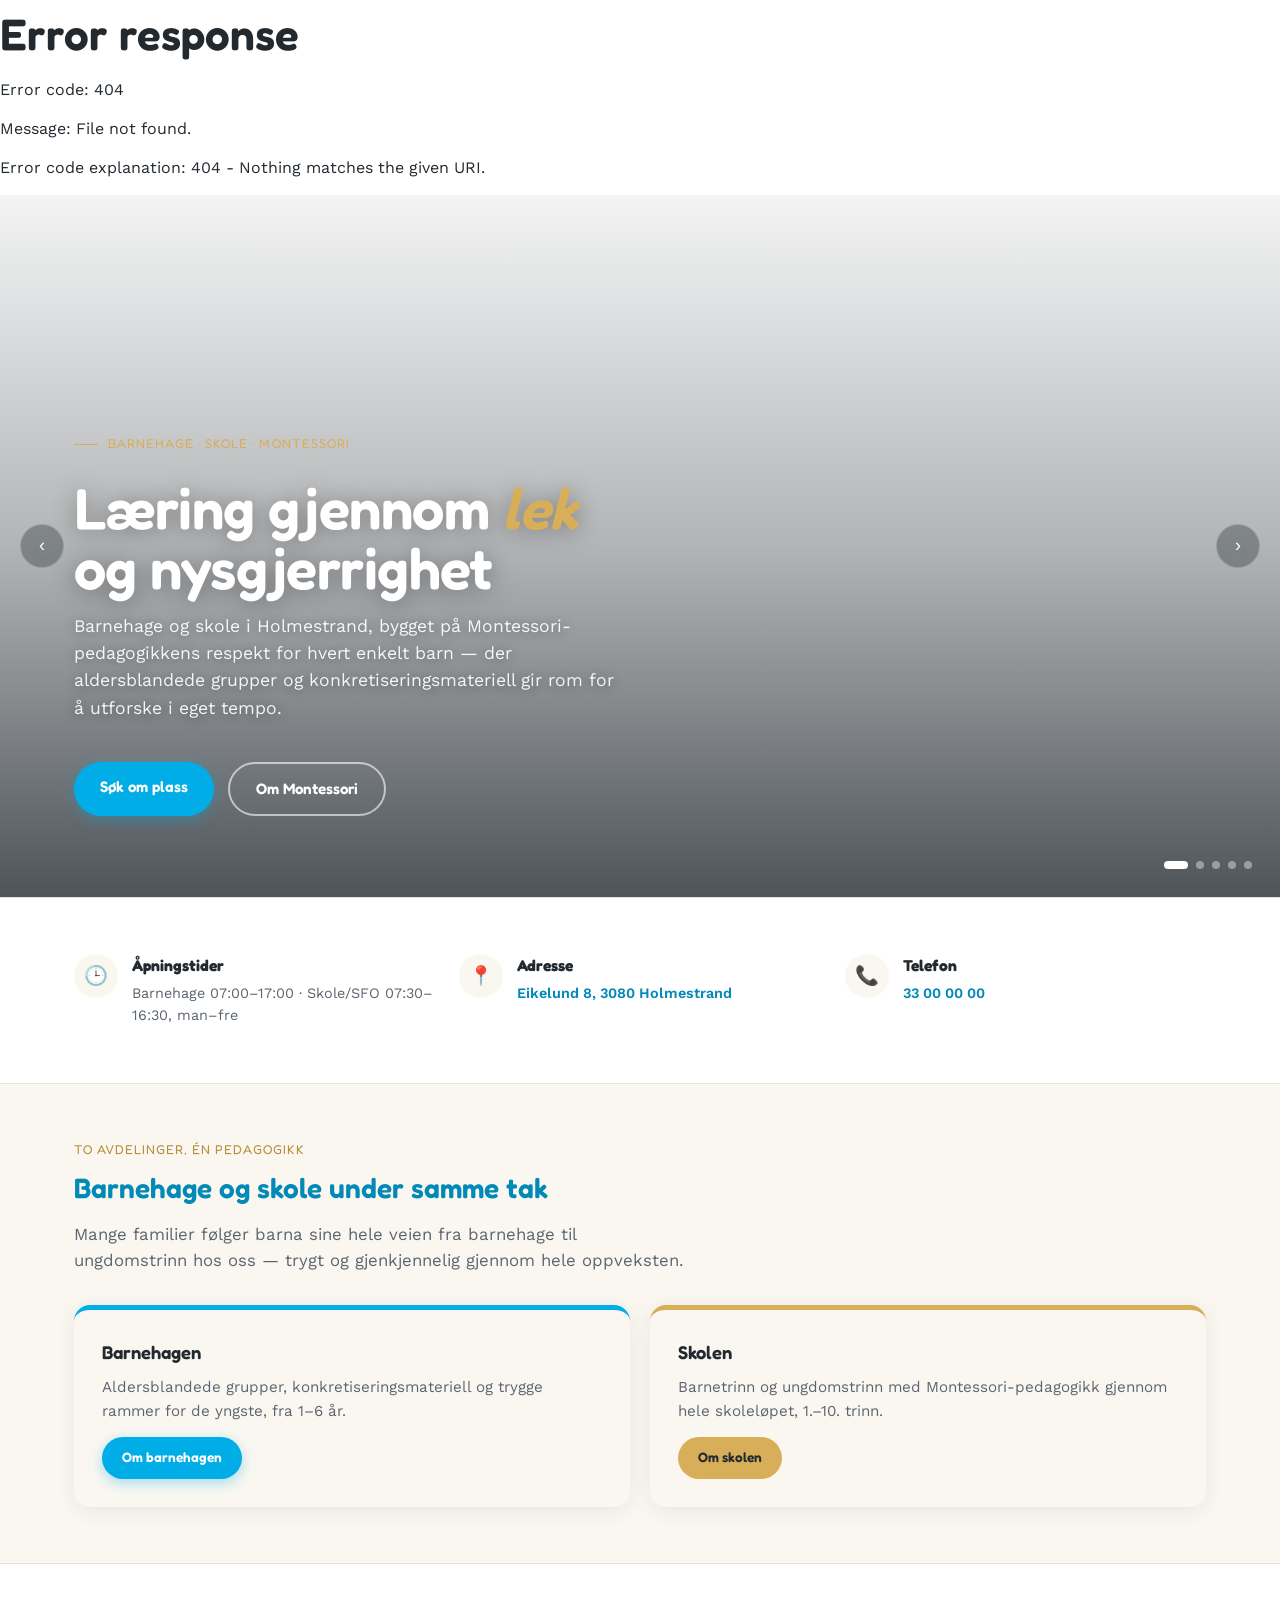
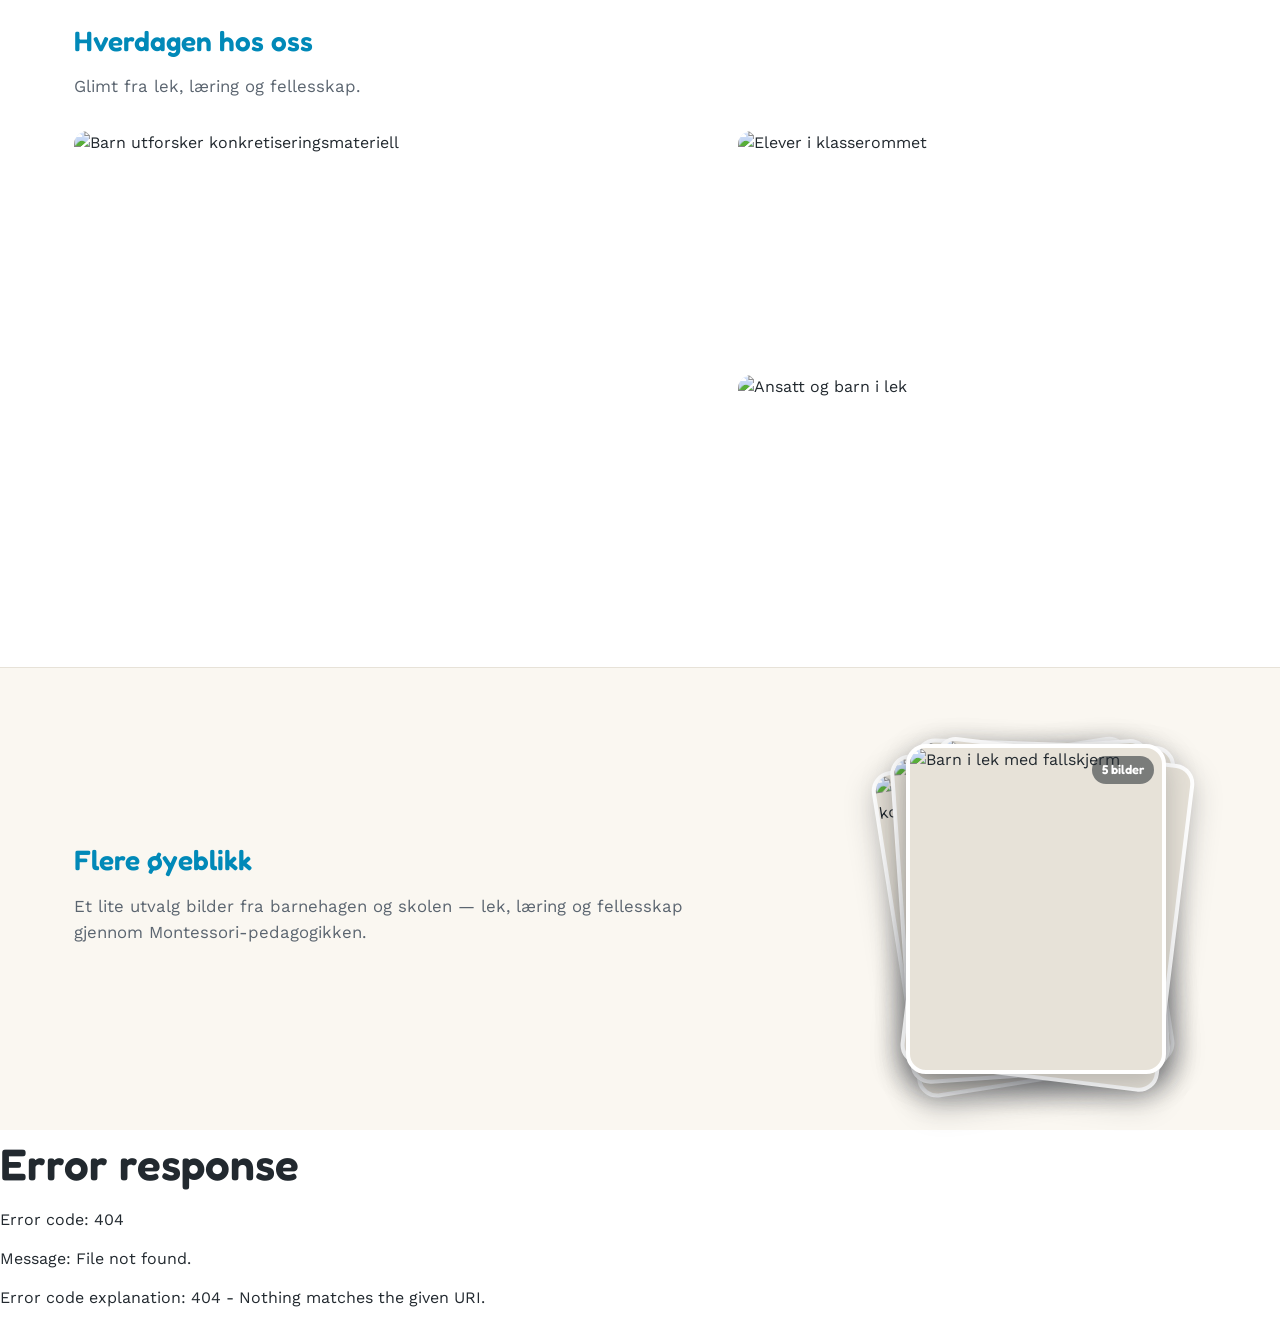
==== index.html @ 80f28291 "Remove placeholder-images disclaimer note from homepage gallery Co-Authored-By: Claude Sonnet 5 <nor" ====
<!DOCTYPE html>
<html lang="no">
<head>
<meta charset="UTF-8">
<meta name="viewport" content="width=device-width, initial-scale=1.0">
<title>Holmestrand Internasjonale Montessori — Barnehage og skole</title>
<meta name="description" content="Barnehage og skole i Holmestrand, bygget på Montessori-pedagogikkens respekt for hvert enkelt barn.">
<link rel="preconnect" href="https://fonts.googleapis.com">
<link rel="preconnect" href="https://fonts.gstatic.com" crossorigin>
<link href="https://fonts.googleapis.com/css2?family=Fredoka:wght@500;600;700&family=Work+Sans:wght@400;500;600&display=swap" rel="stylesheet">
<link rel="stylesheet" href="css/style.css">
</head>
<body data-page="hjem">

<div id="site-header"></div>

<section class="hero">
  <div class="hero-slides">
    <div class="hero-slide active" style="background-image:url('Bilder/hero-fallskjerm.jpg')"></div>
    <div class="hero-slide" style="background-image:url('Bilder/gallery-lek-utetid.jpg')"></div>
    <div class="hero-slide" style="background-image:url('Bilder/gallery-konkretiseringsmateriell.jpg')"></div>
    <div class="hero-slide" style="background-image:url('Bilder/gallery-barnehageavdeling.jpg')"></div>
    <div class="hero-slide" style="background-image:url('Bilder/gallery-skolehverdag-klasserom.jpg')"></div>
  </div>

  <div class="hero-inner wrap">
    <span class="eyebrow">Barnehage · Skole · Montessori</span>
    <h1>Læring gjennom <em>lek</em> og nysgjerrighet</h1>
    <p class="lead">Barnehage og skole i Holmestrand, bygget på Montessori-pedagogikkens respekt for hvert enkelt barn — der aldersblandede grupper og konkretiseringsmateriell gir rom for å utforske i eget tempo.</p>
    <div class="btn-row">
      <a href="ny-hos-oss.html" class="btn btn-primary">Søk om plass</a>
      <a href="om-montessori.html" class="btn btn-ghost btn-ghost--onimage">Om Montessori</a>
    </div>
  </div>

  <button class="hero-arrow prev" aria-label="Forrige">&#8249;</button>
  <button class="hero-arrow next" aria-label="Neste">&#8250;</button>
  <div class="hero-dots" id="hero-dots"></div>
</section>

<section class="section">
  <div class="wrap">
    <div class="quick-info-row">
      <div class="quick-info">
        <span class="quick-info-icon" aria-hidden="true">🕒</span>
        <div>
          <h4>Åpningstider</h4>
          <p>Barnehage 07:00–17:00 · Skole/SFO 07:30–16:30, man–fre</p>
        </div>
      </div>
      <div class="quick-info">
        <span class="quick-info-icon" aria-hidden="true">📍</span>
        <div>
          <h4>Adresse</h4>
          <p><a href="https://www.google.com/maps/search/?api=1&query=Eikelund+8%2C+3080+Holmestrand" target="_blank" rel="noopener">Eikelund 8, 3080 Holmestrand</a></p>
        </div>
      </div>
      <div class="quick-info">
        <span class="quick-info-icon" aria-hidden="true">📞</span>
        <div>
          <h4>Telefon</h4>
          <p><a href="tel:+4733000000">33 00 00 00</a></p>
        </div>
      </div>
    </div>
  </div>
</section>

<section class="section section-warm">
  <div class="wrap">
    <div class="section-head">
      <span class="eyebrow">To avdelinger, én pedagogikk</span>
      <h2>Barnehage og skole under samme tak</h2>
      <p class="lede">Mange familier følger barna sine hele veien fra barnehage til ungdomstrinn hos oss — trygt og gjenkjennelig gjennom hele oppveksten.</p>
    </div>
    <div class="card-row">
      <div class="card">
        <h3>Barnehagen</h3>
        <p>Aldersblandede grupper, konkretiseringsmateriell og trygge rammer for de yngste, fra 1–6 år.</p>
        <a href="barnehagen.html" class="btn btn-primary btn-sm">Om barnehagen</a>
      </div>
      <div class="card amber">
        <h3>Skolen</h3>
        <p>Barnetrinn og ungdomstrinn med Montessori-pedagogikk gjennom hele skoleløpet, 1.–10. trinn.</p>
        <a href="skolen.html" class="btn btn-secondary btn-sm">Om skolen</a>
      </div>
    </div>
  </div>
</section>

<section class="section">
  <div class="wrap">
    <div class="section-head">
      <h2>Hverdagen hos oss</h2>
      <p class="lede">Glimt fra lek, læring og fellesskap.</p>
    </div>
    <div class="gallery-grid">
      <div class="g-item g-large"><img src="Bilder/gallery-konkretiseringsmateriell.jpg" alt="Barn utforsker konkretiseringsmateriell"></div>
      <div class="g-stack">
        <div class="g-item"><img src="Bilder/gallery-skolehverdag-klasserom.jpg" alt="Elever i klasserommet"></div>
        <div class="g-item"><img src="Bilder/hero-fallskjerm.jpg" alt="Ansatt og barn i lek" style="object-position: 50% 20%;"></div>
      </div>
    </div>
  </div>
</section>

<section class="section section-warm">
  <div class="wrap">
    <div class="photo-stack-section">
      <div>
        <h2>Flere øyeblikk</h2>
        <p class="lede">Et lite utvalg bilder fra barnehagen og skolen — lek, læring og fellesskap gjennom Montessori-pedagogikken.</p>
      </div>
      <div>
        <div class="photo-stack">
          <div class="stack-item"><img src="Bilder/gallery-konkretiseringsmateriell.jpg" alt="Barn utforsker konkretiseringsmateriell"></div>
          <div class="stack-item"><img src="Bilder/gallery-barnehageavdeling.jpg" alt="Barn i barnehageavdelingen"></div>
          <div class="stack-item"><img src="Bilder/gallery-skolehverdag-klasserom.jpg" alt="Elever i klasserommet"></div>
          <div class="stack-item"><img src="Bilder/gallery-lek-utetid.jpg" alt="Barn i lek ute"></div>
          <div class="stack-item"><img src="Bilder/hero-fallskjerm.jpg" alt="Barn i lek med fallskjerm" style="object-position: 50% 20%;"></div>
          <div class="stack-badge">5 bilder</div>
        </div>
      </div>
    </div>
  </div>
</section>

<div id="site-footer"></div>
<script>
  // Hero-karusell
  const heroSlides = document.querySelectorAll('.hero-slide');
  const heroDots = document.getElementById('hero-dots');
  let heroCurrent = 0;
  let heroTimer = null;

  heroSlides.forEach((_, i) => {
    const d = document.createElement('button');
    d.className = 'hero-dot' + (i === 0 ? ' active' : '');
    d.setAttribute('aria-label', 'Bilde ' + (i + 1));
    d.addEventListener('click', () => { heroGoTo(i); heroRestart(); });
    heroDots.appendChild(d);
  });

  function heroGoTo(n) {
    heroSlides[heroCurrent].classList.remove('active');
    heroDots.children[heroCurrent].classList.remove('active');
    heroCurrent = (n + heroSlides.length) % heroSlides.length;
    heroSlides[heroCurrent].classList.add('active');
    heroDots.children[heroCurrent].classList.add('active');
  }

  function heroTick() {
    heroGoTo(heroCurrent + 1);
    heroTimer = setTimeout(heroTick, 7000);
  }

  function heroRestart() {
    clearTimeout(heroTimer);
    heroTimer = setTimeout(heroTick, 7000);
  }

  document.querySelector('.hero-arrow.next').addEventListener('click', () => { heroGoTo(heroCurrent + 1); heroRestart(); });
  document.querySelector('.hero-arrow.prev').addEventListener('click', () => { heroGoTo(heroCurrent - 1); heroRestart(); });

  heroRestart();
</script>
<script src="js/main.js"></script>
</body>
</html>
---- css/style.css ----
:root {
  /* Merkevarefarger — fra logoen */
  --brand-blue: #01ADE6;
  --brand-blue-dark: #0189B8;
  --brand-amber: #D8AE59;
  --brand-amber-dark: #B98F3E;

  /* Montessori-primærfarger — sparsom bruk (ikoner, kort, illustrasjon) */
  --accent-red: #D9483C;
  --accent-yellow: #E8B93C;
  --accent-green: #4F9B5C;

  /* Nøytrale */
  --ink: #22292F;
  --ink-soft: #5B6570;
  --paper: #FFFFFF;
  --paper-warm: #FAF7F1;
  --line: #E7E2D8;

  /* Typografi */
  --font-display: 'Fredoka', system-ui, sans-serif;
  --font-body: 'Work Sans', system-ui, sans-serif;

  /* Rytme */
  --radius: 16px;
  --shadow: 0 4px 20px rgba(34,41,47,0.08);
}

*, *::before, *::after { box-sizing: border-box; margin: 0; padding: 0; }
html { scroll-behavior: smooth; }
body {
  font-family: var(--font-body);
  color: var(--ink);
  background: var(--paper);
  line-height: 1.55;
}
a { color: inherit; text-decoration: none; }
img { max-width: 100%; display: block; }
ul { list-style: none; }

.wrap { max-width: 1180px; margin: 0 auto; padding: 0 24px; }

h1, h2, h3 { font-family: var(--font-display); font-weight: 600; margin: 0 0 10px; }
h1 { font-size: clamp(2rem, 4vw, 2.75rem); }
h2 { font-size: clamp(1.4rem, 2.6vw, 1.75rem); color: var(--brand-blue-dark); }
h3 { font-size: 1.15rem; }
p { margin: 0 0 14px; }
p.lede { color: var(--ink-soft); font-size: 1.05rem; max-width: 620px; }
.eyebrow {
  font-family: var(--font-display); font-size: 0.8rem; letter-spacing: 0.08em;
  text-transform: uppercase; color: var(--brand-amber-dark); margin-bottom: 8px; display: block;
}

/* ===== Knapper ===== */
.btn-row { display: flex; gap: 14px; flex-wrap: wrap; }
.btn {
  font-family: var(--font-display); font-weight: 600; font-size: 0.95rem;
  padding: 13px 26px; border-radius: 999px; border: none; cursor: pointer;
  text-decoration: none; display: inline-block; transition: transform 0.15s ease, box-shadow 0.15s ease, background 0.15s ease;
}
.btn:hover { transform: translateY(-1px); }
.btn-primary { background: var(--brand-blue); color: white; box-shadow: 0 4px 14px rgba(1,173,230,0.35); }
.btn-primary:hover { background: var(--brand-blue-dark); }
.btn-secondary { background: var(--brand-amber); color: var(--ink); }
.btn-secondary:hover { background: var(--brand-amber-dark); }
.btn-ghost { background: transparent; color: var(--brand-blue-dark); border: 2px solid var(--line); }
.btn-ghost:hover { border-color: var(--brand-blue); }
.btn-ghost--onimage { color: #fff; border-color: rgba(255,255,255,0.6); }
.btn-ghost--onimage:hover { border-color: #fff; }
.btn-sm { padding: 10px 20px; font-size: 0.85rem; }

/* ===== Sections ===== */
.section { padding: 56px 0; border-top: 1px solid var(--line); }
.section:first-of-type { border-top: none; }
.section-warm { background: var(--paper-warm); }
.section-head { margin-bottom: 32px; }

/* ===== Nav ===== */
.nav {
  position: sticky; top: 0; z-index: 50;
  background: rgba(255,255,255,0.92); backdrop-filter: blur(12px);
  border-bottom: 1px solid var(--line);
}
.nav .wrap { display: flex; align-items: center; justify-content: space-between; height: 78px; gap: 20px; }
.nav-logo { font-family: var(--font-display); font-weight: 600; font-size: 1.05rem; color: var(--brand-blue-dark); white-space: nowrap; }
.nav-logo span { color: var(--brand-amber-dark); }
.nav-links { display: flex; gap: 22px; align-items: center; }
.nav-links a { font-size: 0.92rem; font-weight: 500; color: var(--ink); transition: color 0.15s ease; }
.nav-links a:hover, .nav-links a.active { color: var(--brand-blue); }
.nav-cta {
  background: var(--brand-blue); color: #fff !important; padding: 10px 22px;
  border-radius: 999px; font-size: 0.9rem; font-weight: 600; font-family: var(--font-display);
  transition: background 0.15s ease; white-space: nowrap;
}
.nav-cta:hover { background: var(--brand-blue-dark); }
.nav-hamburger {
  display: none; flex-direction: column; gap: 5px; background: transparent;
  border: none; cursor: pointer; padding: 8px;
}
.nav-hamburger span { width: 22px; height: 2px; background: var(--ink); display: block; border-radius: 2px; }

@media (max-width: 920px) {
  .nav-links {
    position: fixed; top: 78px; left: 0; right: 0; background: var(--paper);
    flex-direction: column; align-items: flex-start; padding: 22px 24px; gap: 16px;
    border-bottom: 1px solid var(--line); display: none;
  }
  .nav-links.open { display: flex; }
  .nav-hamburger { display: flex; }
}

/* ===== Hero (forside) — full-bleed karusell ===== */
.hero { position: relative; overflow: hidden; color: #fff; height: clamp(480px, 78vh, 720px); }
.hero-slides { position: absolute; inset: 0; }
.hero-slide {
  position: absolute; inset: 0; background-size: cover; background-position: center;
  opacity: 0; transition: opacity 0.6s ease-in-out;
}
.hero-slide.active { opacity: 1; }
.hero-slide::after {
  content: ""; position: absolute; inset: 0;
  background: linear-gradient(0deg, rgba(34,41,47,.8) 0%, rgba(34,41,47,.35) 50%, rgba(34,41,47,.05) 100%);
}
.hero-inner {
  position: absolute; inset: 0; z-index: 2;
  display: flex; flex-direction: column; justify-content: flex-end;
  padding-bottom: clamp(48px, 9vh, 96px);
}
.hero-inner .eyebrow { color: var(--brand-amber); display: inline-flex; align-items: center; gap: 10px; }
.hero-inner .eyebrow::before { content: ""; width: 24px; height: 1px; background: var(--brand-amber); }
.hero-inner h1 {
  color: #fff; font-size: clamp(2.2rem, 5vw, 3.6rem); line-height: 1.05;
  letter-spacing: -0.01em; max-width: 16ch; margin: 16px 0 0;
  text-shadow: 0 2px 24px rgba(0,0,0,.35);
}
.hero-inner h1 em { font-style: italic; color: var(--brand-amber); }
.hero-inner .lead {
  font-size: clamp(.95rem, 1.4vw, 1.1rem); color: rgba(255,255,255,.92);
  max-width: 50ch; margin-top: 14px; text-shadow: 0 1px 12px rgba(0,0,0,.4);
}
.hero-inner .btn-row { margin-top: 26px; }

.hero-dots { position: absolute; bottom: 28px; right: 28px; z-index: 4; display: flex; gap: 8px; align-items: center; }
.hero-dot {
  width: 8px; height: 8px; border-radius: 100px; background: rgba(255,255,255,.4);
  border: none; cursor: pointer; padding: 0; transition: background .3s, width .3s;
}
.hero-dot.active { background: #fff; width: 24px; }

.hero-arrow {
  position: absolute; top: 50%; transform: translateY(-50%); z-index: 4;
  background: rgba(34,41,47,.35); backdrop-filter: blur(6px);
  border: 1px solid rgba(255,255,255,.2); color: #fff;
  width: 44px; height: 44px; border-radius: 50%; cursor: pointer;
  display: flex; align-items: center; justify-content: center;
  transition: background .25s; font-size: 18px;
}
.hero-arrow:hover { background: rgba(34,41,47,.6); }
.hero-arrow.prev { left: 20px; }
.hero-arrow.next { right: 20px; }

@media (max-width: 600px) {
  .hero { height: clamp(400px, 72vh, 560px); }
  .hero-inner { padding-bottom: 64px; }
  .hero-arrow { display: none; }
  .hero-dots { right: 20px; }
}

/* ===== Page hero (undersider, uten bilde) ===== */
.page-hero { padding: 56px 0 20px; }
.page-hero h1 { color: var(--brand-blue-dark); }
.page-hero .eyebrow { color: var(--brand-amber-dark); }

/* ===== Quick info (forside) ===== */
.quick-info-row { display: grid; grid-template-columns: repeat(3, 1fr); gap: 24px; }
.quick-info { display: flex; align-items: flex-start; gap: 14px; }
.quick-info-icon {
  flex: 0 0 auto; width: 44px; height: 44px; border-radius: 50%;
  background: var(--paper-warm); display: flex; align-items: center; justify-content: center;
  font-size: 1.2rem;
}
.quick-info h4 { font-family: var(--font-display); font-size: 0.98rem; margin-bottom: 4px; }
.quick-info p { font-size: 0.9rem; color: var(--ink-soft); margin: 0; }
.quick-info p a { color: var(--brand-blue-dark); font-weight: 600; }
@media (max-width: 760px) { .quick-info-row { grid-template-columns: 1fr; } }

/* ===== Kort — avdelinger ===== */
.card-row { display: grid; grid-template-columns: repeat(auto-fit, minmax(260px, 1fr)); gap: 20px; }
.card { background: var(--paper-warm); border-radius: var(--radius); padding: 28px; box-shadow: var(--shadow); border-top: 5px solid var(--brand-blue); }
.card.amber { border-top-color: var(--brand-amber); }
.card p { color: var(--ink-soft); font-size: 0.95rem; }

/* ===== Bildestabel (iMessage-stil fanning) ===== */
.photo-stack-section { display: grid; grid-template-columns: 1fr 340px; gap: 40px; align-items: center; }
@media (max-width: 800px) { .photo-stack-section { grid-template-columns: 1fr; justify-items: center; text-align: center; } }
.photo-stack { position: relative; width: 260px; height: 330px; margin: 20px auto 0; }
.photo-stack .stack-item {
  position: absolute; inset: 0; border-radius: 20px; overflow: hidden;
  box-shadow: 0 10px 30px rgba(34,41,47,0.25); border: 4px solid var(--paper);
  cursor: pointer; transition: transform 0.8s cubic-bezier(.2,.8,.2,1); background: var(--line);
}
.photo-stack .stack-item img { width: 100%; height: 100%; object-fit: cover; display: block; }
.photo-stack .stack-badge {
  position: absolute; top: 12px; right: 12px; z-index: 10; background: rgba(34,41,47,0.55); color: #fff;
  font-family: var(--font-display); font-size: 0.8rem; font-weight: 600; padding: 4px 10px; border-radius: 999px;
  pointer-events: none;
}
.photo-stack .stack-item:nth-child(1) { transform: rotate(-9deg) translate(-14px, 6px); z-index: 1; }
.photo-stack .stack-item:nth-child(2) { transform: rotate(-4deg) translate(-6px, 2px); z-index: 2; }
.photo-stack .stack-item:nth-child(3) { transform: rotate(2deg) translate(4px, -2px); z-index: 3; }
.photo-stack .stack-item:nth-child(4) { transform: rotate(7deg) translate(12px, 4px); z-index: 4; }
.photo-stack .stack-item:nth-child(5) { transform: rotate(0deg) translate(0,0); z-index: 5; }
.photo-stack:hover .stack-item:nth-child(1) { transform: rotate(-16deg) translate(-85px, 20px); }
.photo-stack:hover .stack-item:nth-child(2) { transform: rotate(-8deg) translate(-42px, 8px); }
.photo-stack:hover .stack-item:nth-child(3) { transform: rotate(0deg) translate(0px, 0px); }
.photo-stack:hover .stack-item:nth-child(4) { transform: rotate(8deg) translate(42px, 8px); }
.photo-stack:hover .stack-item:nth-child(5) { transform: rotate(16deg) translate(85px, 20px); }
.photo-stack .stack-item.stack-item--exit {
  transition: transform 0.7s cubic-bezier(.4,0,.2,1), opacity 0.7s ease;
  transform: translateY(80px) rotate(-22deg) scale(0.94) !important;
  opacity: 0; z-index: 20;
}

/* ===== Bildegalleri — stort bilde + 2 stablet ===== */
.gallery-grid { display: grid; grid-template-columns: 1.4fr 1fr; gap: 8px; height: 480px; }
.g-stack { display: flex; flex-direction: column; gap: 8px; height: 100%; }
.g-stack .g-item { flex: 1; min-height: 0; }
.g-item { border-radius: 14px; overflow: hidden; position: relative; height: 100%; }
.g-item img { width: 100%; height: 100%; object-fit: cover; }
@media (max-width: 700px) {
  .gallery-grid { grid-template-columns: 1fr; height: auto; }
  .gallery-grid .g-large { height: 260px; }
  .g-stack { flex-direction: row; height: 180px; }
}

/* ===== Full-bredde bilde med tekst ===== */
.split-block { display: grid; grid-template-columns: 1fr 1fr; gap: 40px; align-items: center; }
.split-block img { border-radius: var(--radius); box-shadow: var(--shadow); aspect-ratio: 4/3; object-fit: cover; width: 100%; }
.split-block.reverse img { order: 2; }
@media (max-width: 820px) { .split-block { grid-template-columns: 1fr; } .split-block.reverse img { order: 0; } }

/* ===== Dagsrytme / trinnliste ===== */
.timeline { display: flex; flex-direction: column; gap: 2px; background: var(--line); border-radius: 12px; overflow: hidden; }
.timeline-row { display: flex; gap: 18px; background: var(--paper); padding: 16px 22px; }
.timeline-row strong { flex: 0 0 90px; color: var(--brand-blue-dark); font-family: var(--font-display); }

/* ===== Prisliste ===== */
.price-list { display: flex; flex-direction: column; gap: 2px; background: var(--line); border-radius: 12px; overflow: hidden; }
.price-row { display: flex; justify-content: space-between; gap: 16px; background: var(--paper); padding: 16px 22px; font-size: 0.95rem; }
.price-row strong { color: var(--brand-blue-dark); white-space: nowrap; }

/* ===== Note / info-boks ===== */
.note { background: var(--paper-warm); border-left: 4px solid var(--brand-amber); padding: 16px 20px; border-radius: 0 12px 12px 0; font-size: 0.92rem; color: var(--ink-soft); }

/* ===== Team (ansatte) ===== */
.team-grid { display: grid; grid-template-columns: repeat(auto-fill, minmax(220px, 1fr)); gap: 24px; }
.team-card { background: var(--paper); border: 1px solid var(--line); border-radius: var(--radius); overflow: hidden; text-align: center; box-shadow: var(--shadow); }
.team-avatar {
  width: 100%; aspect-ratio: 1/1; display: flex; align-items: center; justify-content: center;
  font-family: var(--font-display); font-weight: 600; font-size: 2rem; color: #fff;
}
.team-avatar.blue { background: linear-gradient(135deg, var(--brand-blue), var(--brand-blue-dark)); }
.team-avatar.amber { background: linear-gradient(135deg, var(--brand-amber), var(--brand-amber-dark)); }
.team-card .team-body { padding: 18px; }
.team-card .role { font-size: 0.72rem; text-transform: uppercase; letter-spacing: 0.08em; color: var(--brand-blue-dark); margin-bottom: 6px; }
.team-group-title { margin: 44px 0 4px; color: var(--brand-blue-dark); }
.team-group-title:first-of-type { margin-top: 0; }

/* ===== Kontakt (uten skjema) ===== */
.kontakt-grid { display: grid; grid-template-columns: repeat(auto-fit, minmax(280px, 1fr)); gap: 24px; }
.kinfo-box { background: var(--paper-warm); border-radius: var(--radius); padding: 26px; box-shadow: var(--shadow); border-top: 5px solid var(--brand-blue); }
.kinfo-box.amber { border-top-color: var(--brand-amber); }
.kinfo-box h3 { font-size: 1.05rem; }
.kinfo-row { display: flex; gap: 10px; margin-bottom: 8px; font-size: 0.95rem; }
.kinfo-row:last-child { margin-bottom: 0; }
.kinfo-row a { color: var(--brand-blue-dark); font-weight: 600; }
.kmap { margin-top: 24px; border-radius: var(--radius); overflow: hidden; box-shadow: var(--shadow); }
.kmap iframe { width: 100%; height: 320px; border: none; display: block; }

/* ===== Kalender ===== */
.cal-list { display: flex; flex-direction: column; gap: 12px; }
.cal-row { display: flex; gap: 18px; align-items: baseline; background: var(--paper-warm); border-radius: 12px; padding: 14px 20px; }
.cal-date { font-family: var(--font-display); font-weight: 600; color: var(--brand-blue-dark); flex: 0 0 150px; }

/* ===== Footer ===== */
.footer { background: var(--ink); color: var(--paper-warm); padding: 56px 0 24px; margin-top: 40px; }
.footer-grid { display: grid; grid-template-columns: 1.4fr 1fr 1fr 1fr; gap: 36px; margin-bottom: 32px; }
.footer h4 { font-family: var(--font-display); font-size: 0.75rem; letter-spacing: 0.1em; text-transform: uppercase; color: var(--brand-amber); margin-bottom: 14px; }
.footer .footer-brand p { font-size: 0.9rem; opacity: 0.8; max-width: 280px; }
.footer .footer-logo { font-family: var(--font-display); font-weight: 600; font-size: 1.1rem; margin-bottom: 12px; color: #fff; }
.footer .footer-logo span { color: var(--brand-amber); }
.footer ul { display: flex; flex-direction: column; gap: 8px; }
.footer a { color: var(--paper-warm); opacity: 0.85; font-size: 0.9rem; }
.footer a:hover { opacity: 1; text-decoration: underline; }
.footer-bottom {
  display: flex; justify-content: space-between; flex-wrap: wrap; gap: 10px;
  padding-top: 20px; border-top: 1px solid rgba(255,255,255,0.15); font-size: 0.82rem; opacity: 0.7;
}
@media (max-width: 820px) { .footer-grid { grid-template-columns: 1fr 1fr; } }
@media (max-width: 500px) { .footer-grid { grid-template-columns: 1fr; } }
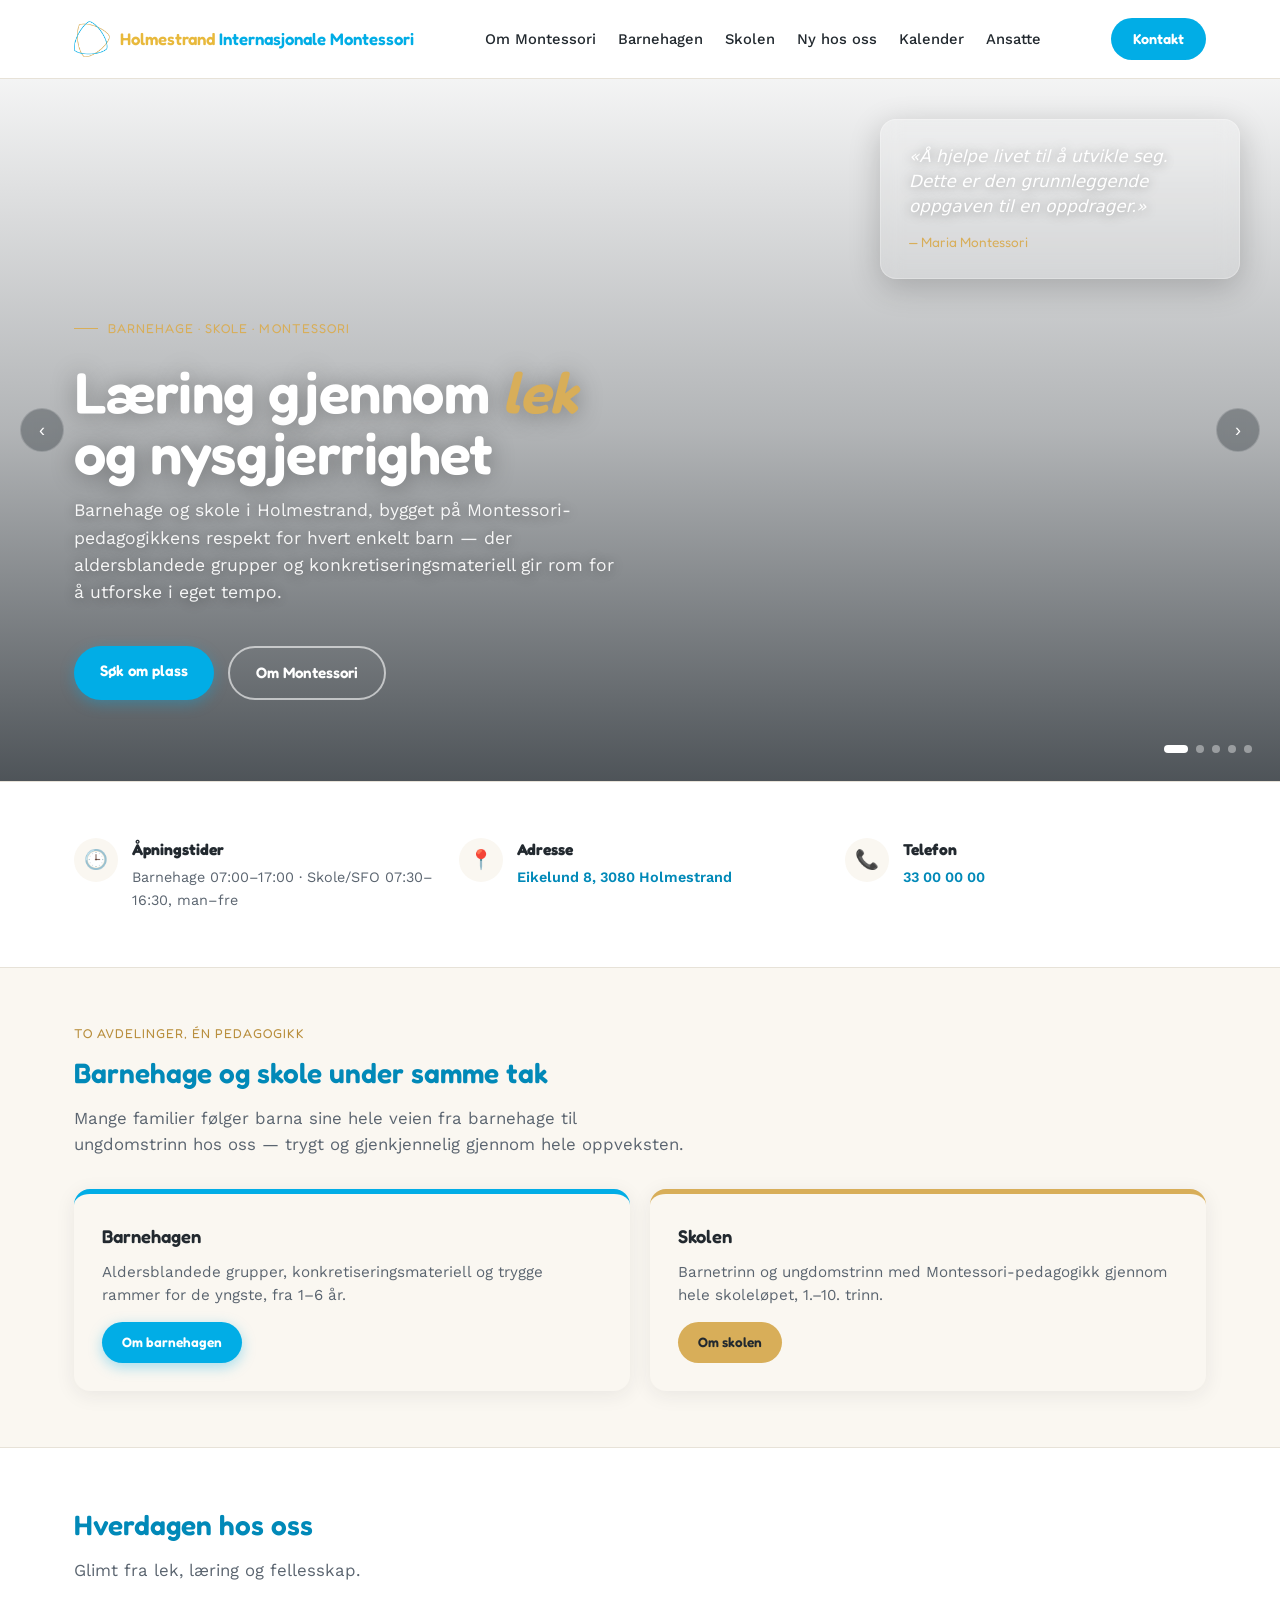
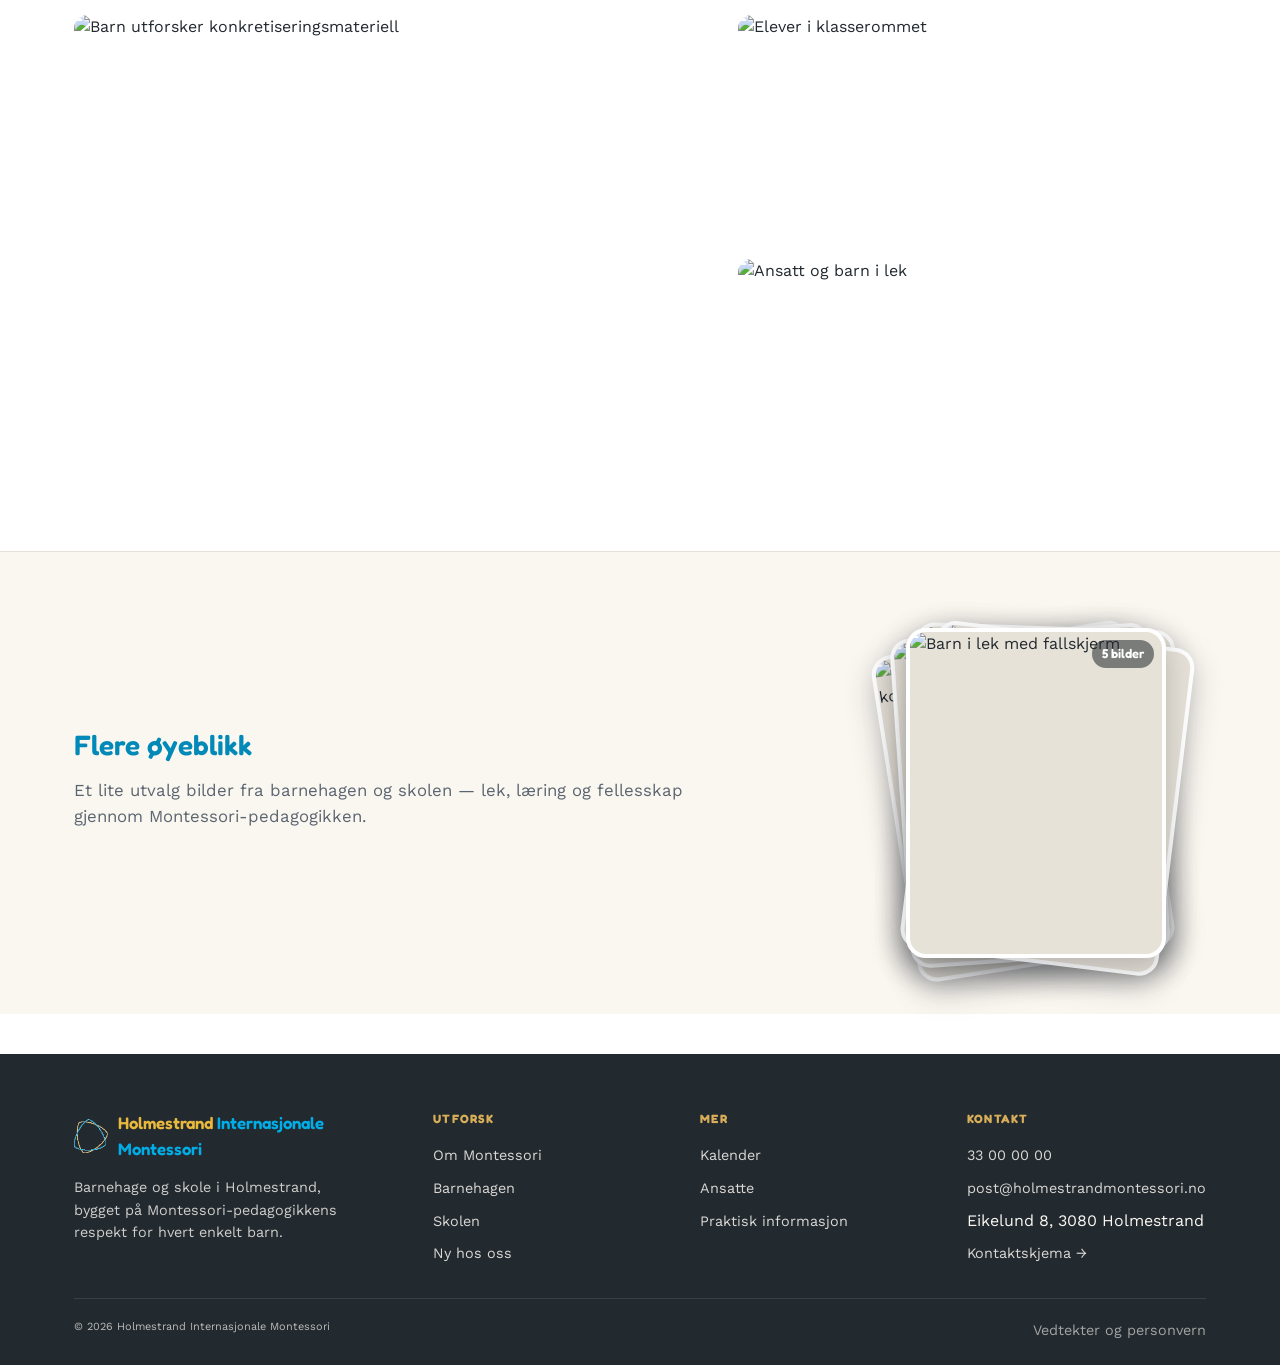
==== commit 51fd9e0c: "Add floating Maria Montessori quote over the hero Frosted-glass card top-right of the hero carousel," ====
--- a/index.html
+++ b/index.html
@@ -21,6 +21,11 @@
     <div class="hero-slide" style="background-image:url('Bilder/gallery-konkretiseringsmateriell.jpg')"></div>
     <div class="hero-slide" style="background-image:url('Bilder/gallery-barnehageavdeling.jpg')"></div>
     <div class="hero-slide" style="background-image:url('Bilder/gallery-skolehverdag-klasserom.jpg')"></div>
+  </div>
+
+  <div class="hero-quote">
+    <p>«Å hjelpe livet til å utvikle seg. Dette er den grunnleggende oppgaven til en oppdrager.»</p>
+    <cite>— Maria Montessori</cite>
   </div>
 
   <div class="hero-inner wrap">
--- a/css/style.css
+++ b/css/style.css
@@ -82,8 +82,11 @@
   border-bottom: 1px solid var(--line);
 }
 .nav .wrap { display: flex; align-items: center; justify-content: space-between; height: 78px; gap: 20px; }
-.nav-logo { font-family: var(--font-display); font-weight: 600; font-size: 1.05rem; color: var(--brand-blue-dark); white-space: nowrap; }
-.nav-logo span { color: var(--brand-amber-dark); }
+.nav-logo { display: flex; align-items: center; gap: 10px; white-space: nowrap; }
+.nav-logo img { height: 36px; }
+.nav-logo span { font-family: var(--font-display); font-weight: 600; font-size: 1.05rem; }
+.nav-logo .lg-a { color: var(--accent-yellow); }
+.nav-logo .lg-b { color: var(--brand-blue); }
 .nav-links { display: flex; gap: 22px; align-items: center; }
 .nav-links a { font-size: 0.92rem; font-weight: 500; color: var(--ink); transition: color 0.15s ease; }
 .nav-links a:hover, .nav-links a.active { color: var(--brand-blue); }
@@ -139,6 +142,21 @@
   max-width: 50ch; margin-top: 14px; text-shadow: 0 1px 12px rgba(0,0,0,.4);
 }
 .hero-inner .btn-row { margin-top: 26px; }
+
+.hero-quote {
+  position: absolute; top: 40px; right: 40px; z-index: 3; max-width: 360px;
+  background: rgba(255,255,255,.12); backdrop-filter: blur(10px); -webkit-backdrop-filter: blur(10px);
+  border: 1px solid rgba(255,255,255,.25); border-radius: var(--radius);
+  padding: 24px 28px; box-shadow: 0 8px 32px rgba(0,0,0,.2);
+}
+.hero-quote p {
+  font-family: var(--font-body); font-style: italic; font-size: 1.05rem; line-height: 1.5;
+  color: #fff; margin: 0 0 10px; text-shadow: 0 1px 12px rgba(0,0,0,.4);
+}
+.hero-quote cite {
+  font-family: var(--font-display); font-style: normal; font-size: 0.85rem; color: var(--brand-amber);
+}
+@media (max-width: 900px) { .hero-quote { display: none; } }
 
 .hero-dots { position: absolute; bottom: 28px; right: 28px; z-index: 4; display: flex; gap: 8px; align-items: center; }
 .hero-dot {
@@ -287,8 +305,11 @@
 .footer-grid { display: grid; grid-template-columns: 1.4fr 1fr 1fr 1fr; gap: 36px; margin-bottom: 32px; }
 .footer h4 { font-family: var(--font-display); font-size: 0.75rem; letter-spacing: 0.1em; text-transform: uppercase; color: var(--brand-amber); margin-bottom: 14px; }
 .footer .footer-brand p { font-size: 0.9rem; opacity: 0.8; max-width: 280px; }
-.footer .footer-logo { font-family: var(--font-display); font-weight: 600; font-size: 1.1rem; margin-bottom: 12px; color: #fff; }
-.footer .footer-logo span { color: var(--brand-amber); }
+.footer .footer-logo { display: flex; align-items: center; gap: 10px; margin-bottom: 14px; }
+.footer .footer-logo img { height: 34px; }
+.footer .footer-logo span { font-family: var(--font-display); font-weight: 600; font-size: 1.05rem; }
+.footer .footer-logo .lg-a { color: var(--accent-yellow); }
+.footer .footer-logo .lg-b { color: var(--brand-blue); }
 .footer ul { display: flex; flex-direction: column; gap: 8px; }
 .footer a { color: var(--paper-warm); opacity: 0.85; font-size: 0.9rem; }
 .footer a:hover { opacity: 1; text-decoration: underline; }
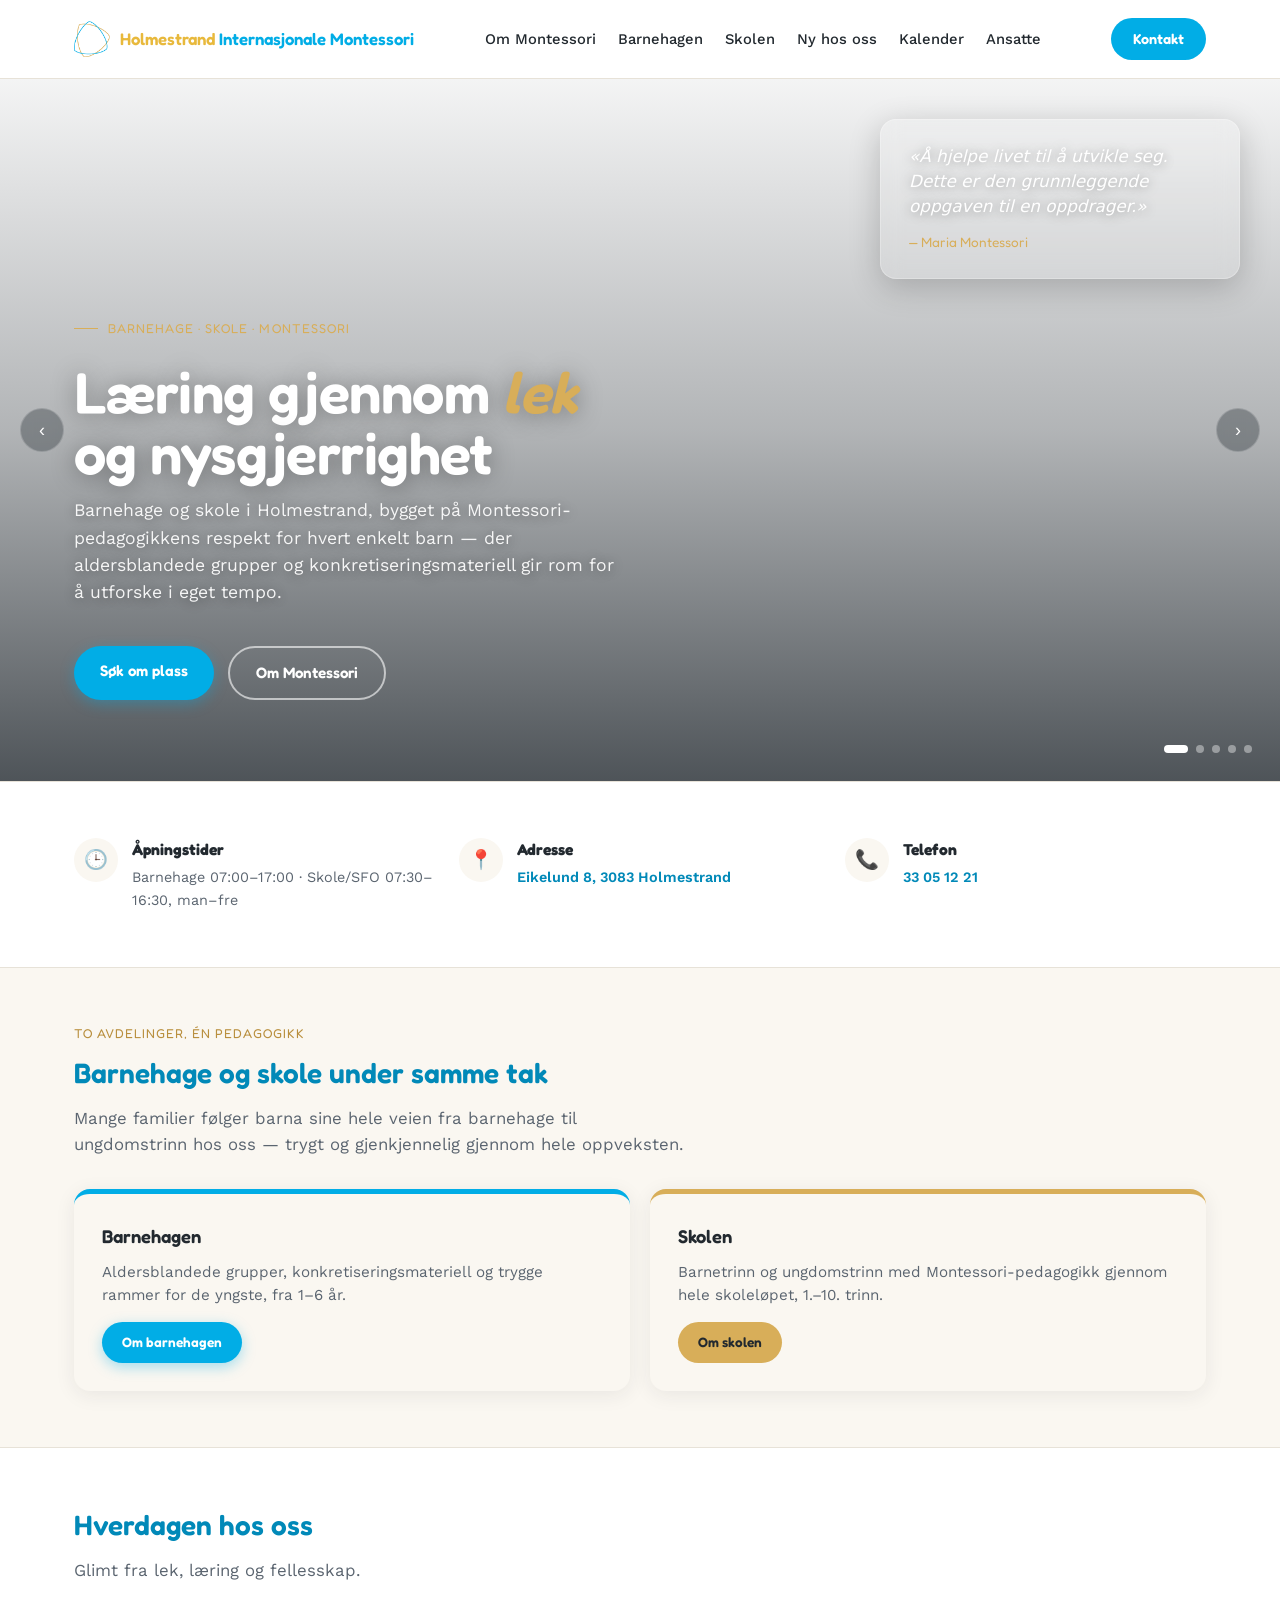
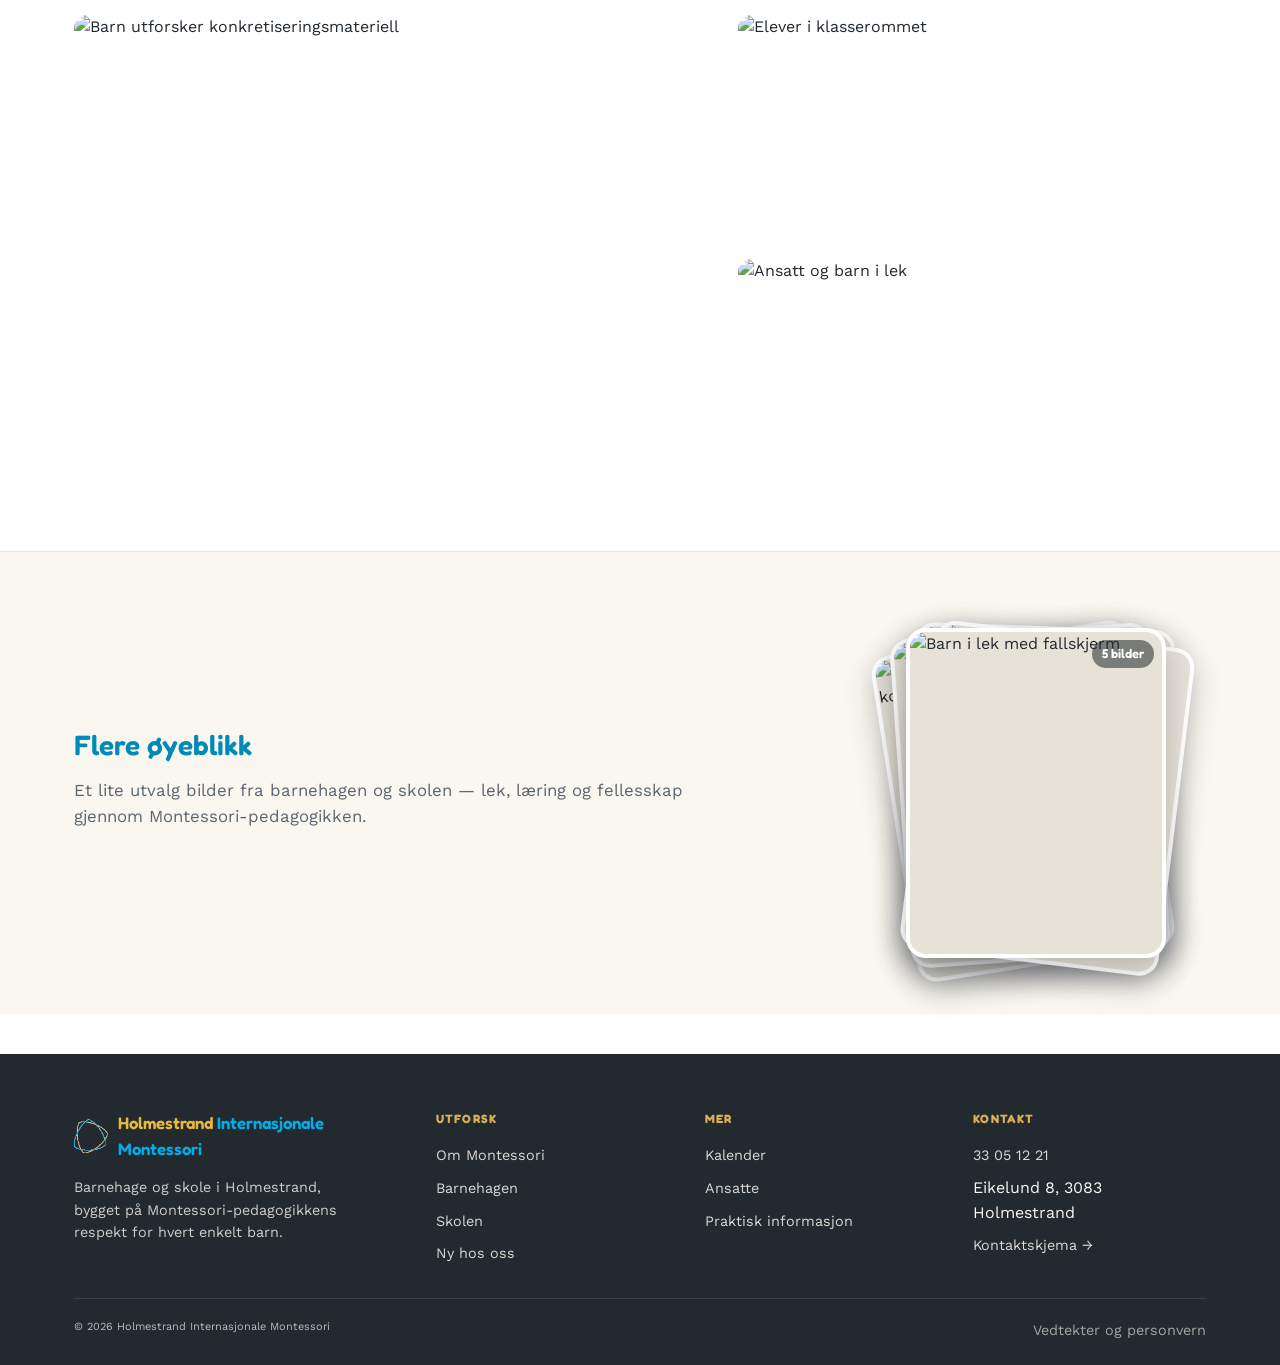
==== commit a20a85c7: "deploy: 5b68aae1877d557500bad382dff1ba99d2ab4725" ====
--- a/index.html
+++ b/index.html
@@ -57,14 +57,14 @@
         <span class="quick-info-icon" aria-hidden="true">📍</span>
         <div>
           <h4>Adresse</h4>
-          <p><a href="https://www.google.com/maps/search/?api=1&query=Eikelund+8%2C+3080+Holmestrand" target="_blank" rel="noopener">Eikelund 8, 3080 Holmestrand</a></p>
+          <p><a href="https://www.google.com/maps/search/?api=1&query=Eikelund+8%2C+3083+Holmestrand" target="_blank" rel="noopener">Eikelund 8, 3083 Holmestrand</a></p>
         </div>
       </div>
       <div class="quick-info">
         <span class="quick-info-icon" aria-hidden="true">📞</span>
         <div>
           <h4>Telefon</h4>
-          <p><a href="tel:+4733000000">33 00 00 00</a></p>
+          <p><a href="tel:+4733051221">33 05 12 21</a></p>
         </div>
       </div>
     </div>
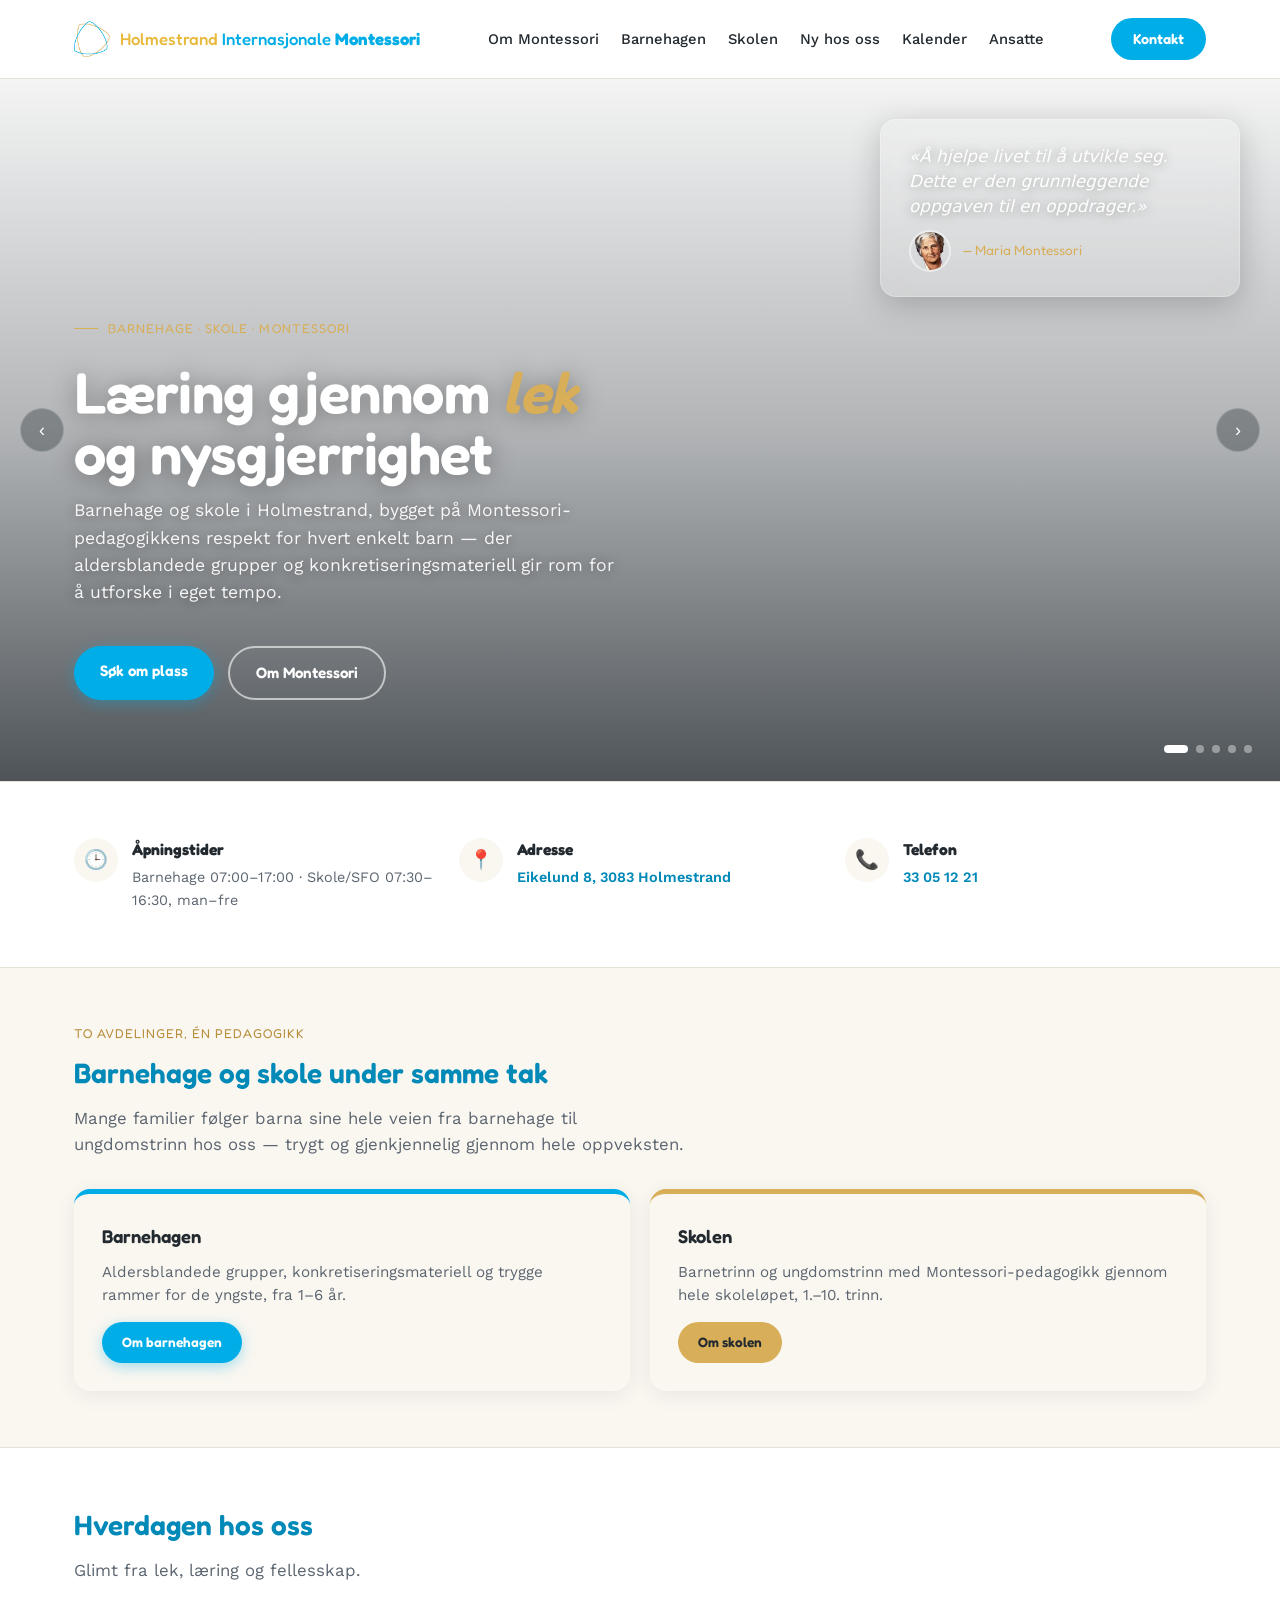
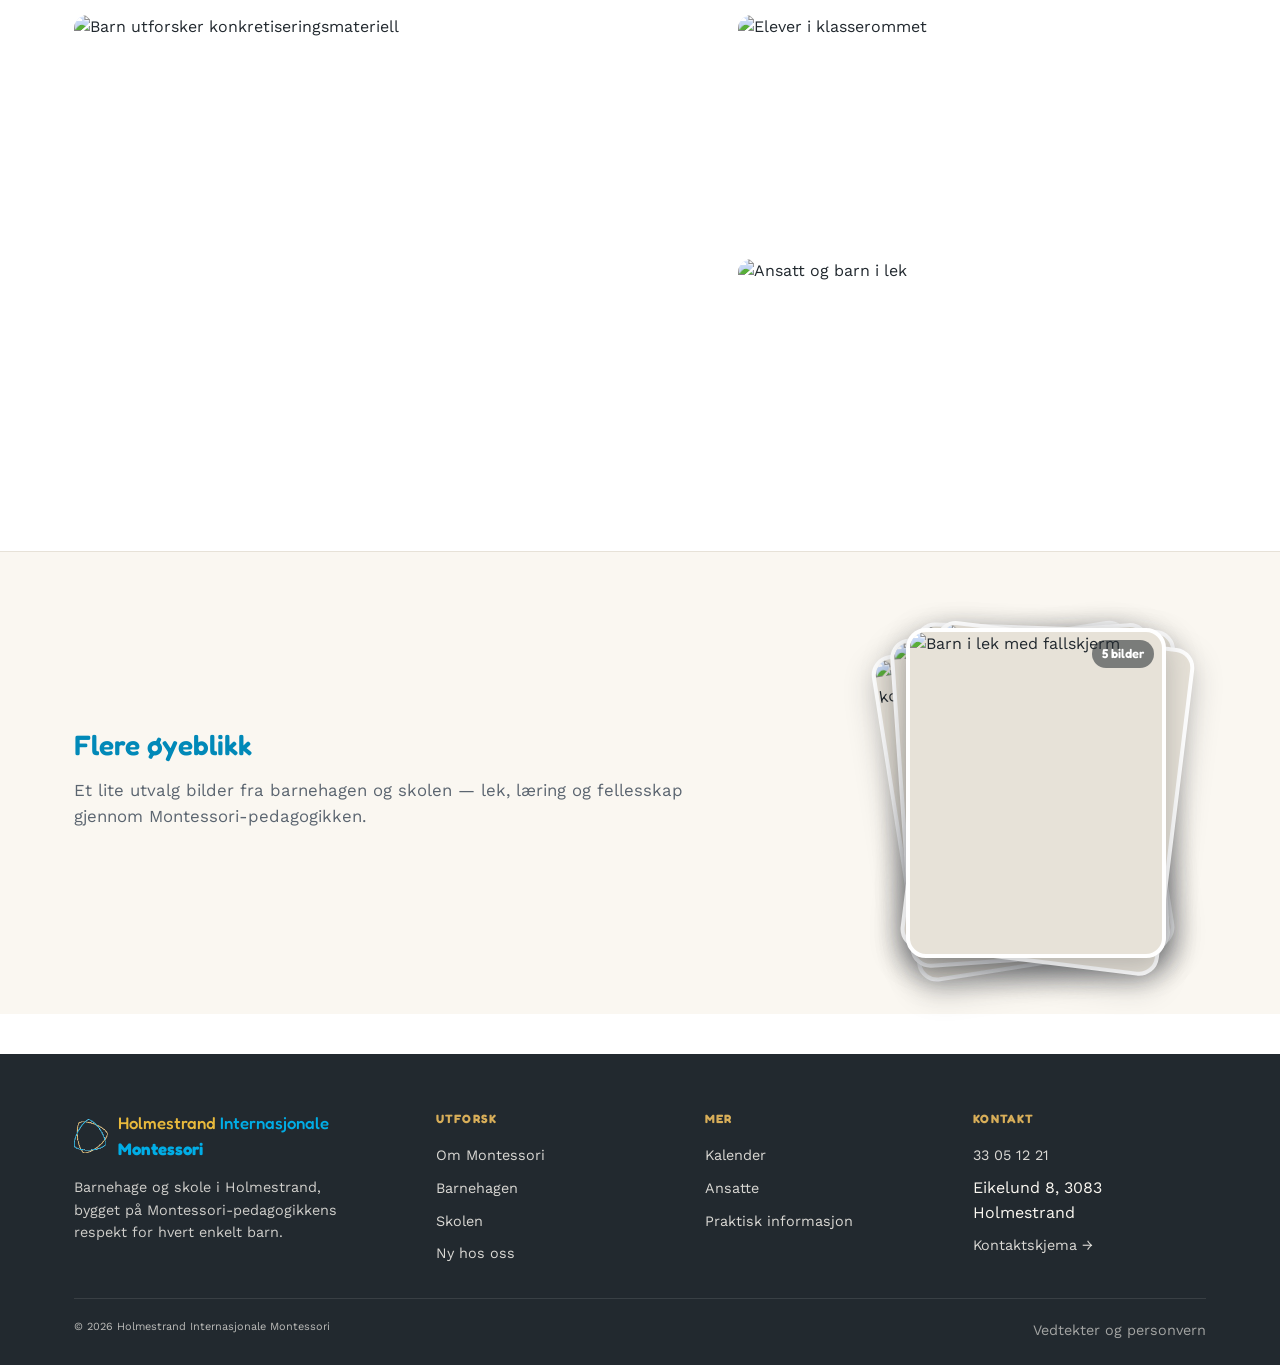
==== commit 65e39dcd: "Add Maria Montessori portrait next to her quote Converts the user-supplied AVIF painting to PNG (pre" ====
--- a/index.html
+++ b/index.html
@@ -25,7 +25,10 @@
 
   <div class="hero-quote">
     <p>«Å hjelpe livet til å utvikle seg. Dette er den grunnleggende oppgaven til en oppdrager.»</p>
-    <cite>— Maria Montessori</cite>
+    <div class="hero-quote-attr">
+      <img src="Bilder/maria-montessori-portrait.png" alt="" class="quote-avatar">
+      <cite>— Maria Montessori</cite>
+    </div>
   </div>
 
   <div class="hero-inner wrap">
@@ -68,6 +71,16 @@
         </div>
       </div>
     </div>
+  </div>
+</section>
+
+<section class="section quote-mobile">
+  <div class="wrap">
+    <blockquote class="quote-block">
+      <img src="Bilder/maria-montessori-portrait.png" alt="" class="quote-block-avatar">
+      <p>«Å hjelpe livet til å utvikle seg. Dette er den grunnleggende oppgaven til en oppdrager.»</p>
+      <cite>— Maria Montessori</cite>
+    </blockquote>
   </div>
 </section>
 
--- a/css/style.css
+++ b/css/style.css
@@ -81,15 +81,18 @@
   background: rgba(255,255,255,0.92); backdrop-filter: blur(12px);
   border-bottom: 1px solid var(--line);
 }
+.nav.menu-open { background: var(--paper); backdrop-filter: none; -webkit-backdrop-filter: none; }
 .nav .wrap { display: flex; align-items: center; justify-content: space-between; height: 78px; gap: 20px; }
 .nav-logo { display: flex; align-items: center; gap: 10px; white-space: nowrap; }
 .nav-logo img { height: 36px; }
-.nav-logo span { font-family: var(--font-display); font-weight: 600; font-size: 1.05rem; }
+.nav-logo span { font-family: var(--font-display); font-weight: 500; font-size: 1.05rem; }
 .nav-logo .lg-a { color: var(--accent-yellow); }
 .nav-logo .lg-b { color: var(--brand-blue); }
+.nav-logo .lg-c { color: var(--brand-blue); font-weight: 700; }
 .nav-links { display: flex; gap: 22px; align-items: center; }
-.nav-links a { font-size: 0.92rem; font-weight: 500; color: var(--ink); transition: color 0.15s ease; }
+.nav-links a { display: flex; align-items: center; font-size: 0.92rem; font-weight: 500; color: var(--ink); transition: color 0.15s ease; }
 .nav-links a:hover, .nav-links a.active { color: var(--brand-blue); }
+.nav-links .nl-icon { display: none; }
 .nav-cta {
   background: var(--brand-blue); color: #fff !important; padding: 10px 22px;
   border-radius: 999px; font-size: 0.9rem; font-weight: 600; font-family: var(--font-display);
@@ -97,19 +100,34 @@
 }
 .nav-cta:hover { background: var(--brand-blue-dark); }
 .nav-hamburger {
-  display: none; flex-direction: column; gap: 5px; background: transparent;
-  border: none; cursor: pointer; padding: 8px;
-}
-.nav-hamburger span { width: 22px; height: 2px; background: var(--ink); display: block; border-radius: 2px; }
+  display: none; flex-direction: column; justify-content: center; gap: 5px; background: transparent;
+  border: none; cursor: pointer; padding: 8px; width: 38px; height: 38px;
+}
+.nav-hamburger span { width: 22px; height: 2px; background: var(--ink); display: block; border-radius: 2px; transition: transform 0.25s ease, opacity 0.25s ease; }
+.nav-hamburger[aria-expanded="true"] span:nth-child(1) { transform: translateY(7px) rotate(45deg); }
+.nav-hamburger[aria-expanded="true"] span:nth-child(2) { opacity: 0; }
+.nav-hamburger[aria-expanded="true"] span:nth-child(3) { transform: translateY(-7px) rotate(-45deg); }
 
 @media (max-width: 920px) {
   .nav-links {
-    position: fixed; top: 78px; left: 0; right: 0; background: var(--paper);
-    flex-direction: column; align-items: flex-start; padding: 22px 24px; gap: 16px;
-    border-bottom: 1px solid var(--line); display: none;
+    position: fixed; top: 78px; left: 0; right: 0; height: calc(100vh - 78px); background: var(--paper);
+    flex-direction: column; align-items: stretch; padding: 12px 0; gap: 0;
+    overflow-y: auto; visibility: hidden; opacity: 0; transform: translateY(-8px);
+    transition: opacity 0.2s ease, transform 0.2s ease, visibility 0.2s;
   }
-  .nav-links.open { display: flex; }
+  .nav-links.open { display: flex; visibility: visible; opacity: 1; transform: translateY(0); }
+  .nav-links li { border-bottom: 1px solid var(--line); }
+  .nav-links a {
+    padding: 22px 28px; gap: 18px; font-family: var(--font-display); font-weight: 600; font-size: 1.3rem;
+  }
+  .nav-links a:active { background: var(--paper-warm); }
+  .nav-links .nl-icon { display: inline-flex; align-items: center; justify-content: center; width: 32px; font-size: 1.6rem; }
   .nav-hamburger { display: flex; }
+  .nav-logo img { height: 30px; }
+  .nav-logo .lg-name { display: flex; flex-direction: column; line-height: 1.25; }
+  .nav-logo span { font-size: 0.68rem; }
+  .nav-logo .lg-line1 { white-space: nowrap; }
+  .nav-cta { padding: 8px 16px; font-size: 0.82rem; margin-left: auto; }
 }
 
 /* ===== Hero (forside) — full-bleed karusell ===== */
@@ -153,10 +171,31 @@
   font-family: var(--font-body); font-style: italic; font-size: 1.05rem; line-height: 1.5;
   color: #fff; margin: 0 0 10px; text-shadow: 0 1px 12px rgba(0,0,0,.4);
 }
+.hero-quote-attr { display: flex; align-items: center; gap: 12px; }
+.hero-quote .quote-avatar {
+  width: 42px; height: 42px; border-radius: 50%; object-fit: cover; object-position: top center;
+  border: 2px solid rgba(255,255,255,.5); flex-shrink: 0;
+}
 .hero-quote cite {
   font-family: var(--font-display); font-style: normal; font-size: 0.85rem; color: var(--brand-amber);
 }
 @media (max-width: 900px) { .hero-quote { display: none; } }
+
+.quote-mobile { display: none; }
+.quote-block { text-align: center; max-width: 560px; margin: 0 auto; }
+.quote-block-avatar {
+  width: 88px; height: 88px; border-radius: 50%; object-fit: cover; object-position: top center;
+  display: block; margin: 0 auto 16px; box-shadow: var(--shadow);
+}
+.quote-block p {
+  font-family: var(--font-body); font-style: italic; font-size: 1.15rem; line-height: 1.55;
+  color: var(--ink); margin: 0 0 12px;
+}
+.quote-block cite {
+  font-family: var(--font-display); font-style: normal; font-weight: 600;
+  font-size: 0.9rem; color: var(--brand-amber-dark);
+}
+@media (max-width: 900px) { .quote-mobile { display: block; } }
 
 .hero-dots { position: absolute; bottom: 28px; right: 28px; z-index: 4; display: flex; gap: 8px; align-items: center; }
 .hero-dot {
@@ -185,7 +224,7 @@
 }
 
 /* ===== Page hero (undersider, uten bilde) ===== */
-.page-hero { padding: 56px 0 20px; }
+.page-hero { padding-top: 56px; padding-bottom: 20px; }
 .page-hero h1 { color: var(--brand-blue-dark); }
 .page-hero .eyebrow { color: var(--brand-amber-dark); }
 
@@ -228,11 +267,13 @@
 .photo-stack .stack-item:nth-child(3) { transform: rotate(2deg) translate(4px, -2px); z-index: 3; }
 .photo-stack .stack-item:nth-child(4) { transform: rotate(7deg) translate(12px, 4px); z-index: 4; }
 .photo-stack .stack-item:nth-child(5) { transform: rotate(0deg) translate(0,0); z-index: 5; }
-.photo-stack:hover .stack-item:nth-child(1) { transform: rotate(-16deg) translate(-85px, 20px); }
-.photo-stack:hover .stack-item:nth-child(2) { transform: rotate(-8deg) translate(-42px, 8px); }
-.photo-stack:hover .stack-item:nth-child(3) { transform: rotate(0deg) translate(0px, 0px); }
-.photo-stack:hover .stack-item:nth-child(4) { transform: rotate(8deg) translate(42px, 8px); }
-.photo-stack:hover .stack-item:nth-child(5) { transform: rotate(16deg) translate(85px, 20px); }
+@media (hover: hover) {
+  .photo-stack:hover .stack-item:nth-child(1) { transform: rotate(-16deg) translate(-85px, 20px); }
+  .photo-stack:hover .stack-item:nth-child(2) { transform: rotate(-8deg) translate(-42px, 8px); }
+  .photo-stack:hover .stack-item:nth-child(3) { transform: rotate(0deg) translate(0px, 0px); }
+  .photo-stack:hover .stack-item:nth-child(4) { transform: rotate(8deg) translate(42px, 8px); }
+  .photo-stack:hover .stack-item:nth-child(5) { transform: rotate(16deg) translate(85px, 20px); }
+}
 .photo-stack .stack-item.stack-item--exit {
   transition: transform 0.7s cubic-bezier(.4,0,.2,1), opacity 0.7s ease;
   transform: translateY(80px) rotate(-22deg) scale(0.94) !important;
@@ -307,9 +348,10 @@
 .footer .footer-brand p { font-size: 0.9rem; opacity: 0.8; max-width: 280px; }
 .footer .footer-logo { display: flex; align-items: center; gap: 10px; margin-bottom: 14px; }
 .footer .footer-logo img { height: 34px; }
-.footer .footer-logo span { font-family: var(--font-display); font-weight: 600; font-size: 1.05rem; }
+.footer .footer-logo span { font-family: var(--font-display); font-weight: 500; font-size: 1.05rem; }
 .footer .footer-logo .lg-a { color: var(--accent-yellow); }
 .footer .footer-logo .lg-b { color: var(--brand-blue); }
+.footer .footer-logo .lg-c { color: var(--brand-blue); font-weight: 700; }
 .footer ul { display: flex; flex-direction: column; gap: 8px; }
 .footer a { color: var(--paper-warm); opacity: 0.85; font-size: 0.9rem; }
 .footer a:hover { opacity: 1; text-decoration: underline; }
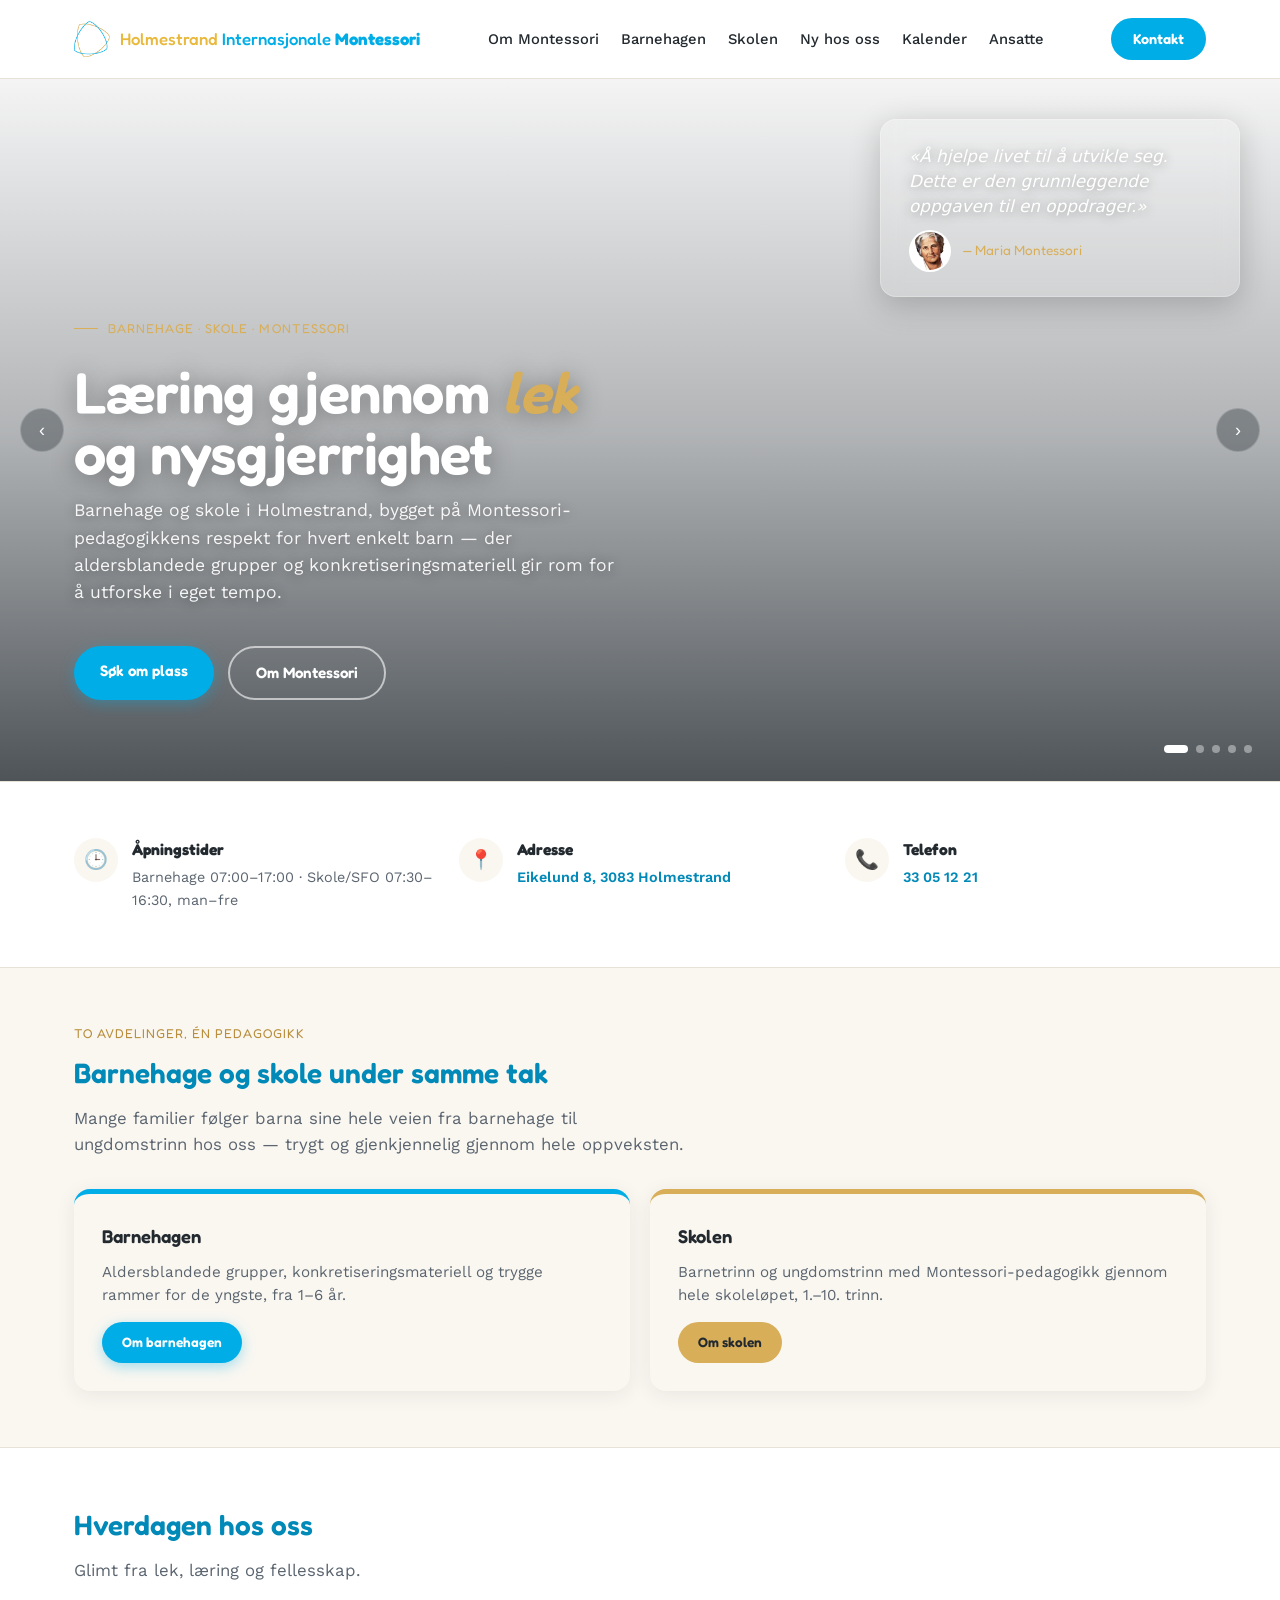
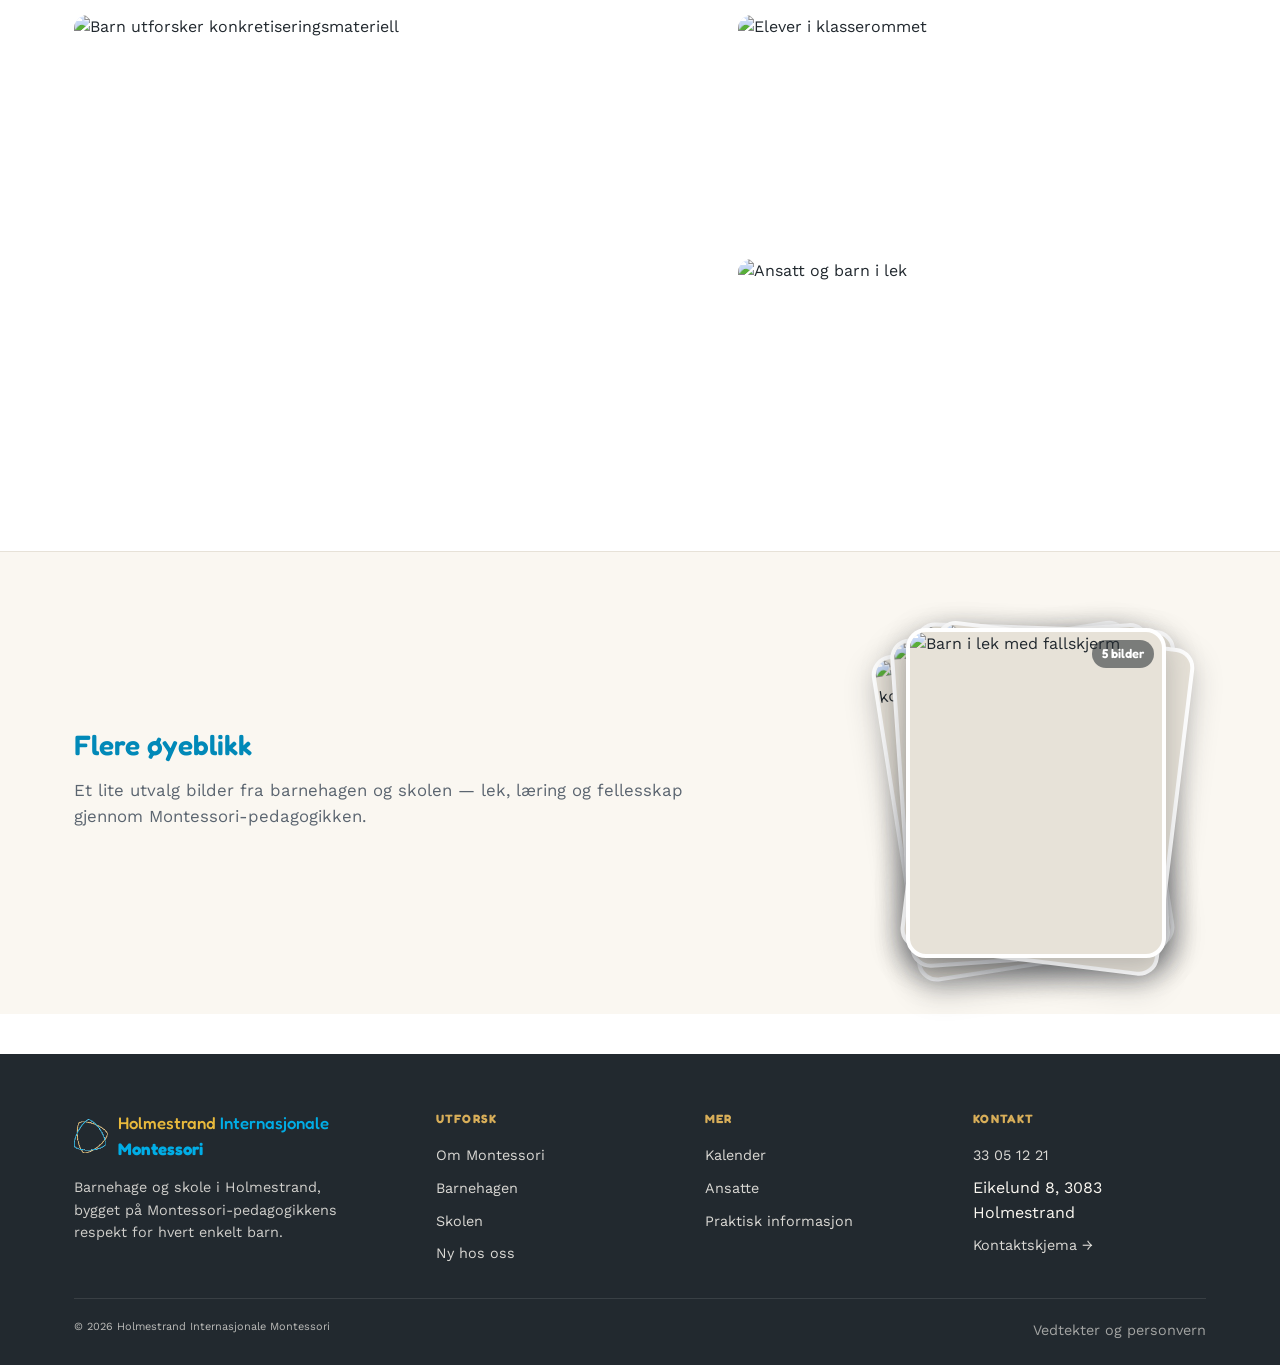
==== commit 9484dc40: "deploy: 5fff9d462112e7e7e36fef9524e9a960821465ad" ====
--- a/index.html
+++ b/index.html
@@ -78,8 +78,10 @@
   <div class="wrap">
     <blockquote class="quote-block">
       <img src="Bilder/maria-montessori-portrait.png" alt="" class="quote-block-avatar">
-      <p>«Å hjelpe livet til å utvikle seg. Dette er den grunnleggende oppgaven til en oppdrager.»</p>
-      <cite>— Maria Montessori</cite>
+      <div>
+        <p>«Å hjelpe livet til å utvikle seg. Dette er den grunnleggende oppgaven til en oppdrager.»</p>
+        <cite>— Maria Montessori</cite>
+      </div>
     </blockquote>
   </div>
 </section>
--- a/css/style.css
+++ b/css/style.css
@@ -81,7 +81,6 @@
   background: rgba(255,255,255,0.92); backdrop-filter: blur(12px);
   border-bottom: 1px solid var(--line);
 }
-.nav.menu-open { background: var(--paper); backdrop-filter: none; -webkit-backdrop-filter: none; }
 .nav .wrap { display: flex; align-items: center; justify-content: space-between; height: 78px; gap: 20px; }
 .nav-logo { display: flex; align-items: center; gap: 10px; white-space: nowrap; }
 .nav-logo img { height: 36px; }
@@ -110,18 +109,22 @@
 
 @media (max-width: 920px) {
   .nav-links {
-    position: fixed; top: 78px; left: 0; right: 0; height: calc(100vh - 78px); background: var(--paper);
-    flex-direction: column; align-items: stretch; padding: 12px 0; gap: 0;
+    position: absolute; top: 100%; left: 0; right: 0; max-height: calc(100vh - 78px);
+    background: rgba(255,255,255,.94); backdrop-filter: blur(16px); -webkit-backdrop-filter: blur(16px);
+    flex-direction: column; align-items: stretch; padding: 8px 0; gap: 0;
     overflow-y: auto; visibility: hidden; opacity: 0; transform: translateY(-8px);
+    border-bottom: 1px solid var(--line); box-shadow: 0 16px 32px rgba(34,41,47,.12);
     transition: opacity 0.2s ease, transform 0.2s ease, visibility 0.2s;
   }
   .nav-links.open { display: flex; visibility: visible; opacity: 1; transform: translateY(0); }
   .nav-links li { border-bottom: 1px solid var(--line); }
+  .nav-links li:last-child { border-bottom: none; }
   .nav-links a {
-    padding: 22px 28px; gap: 18px; font-family: var(--font-display); font-weight: 600; font-size: 1.3rem;
+    justify-content: center; padding: 18px 28px; gap: 14px;
+    font-family: var(--font-display); font-weight: 600; font-size: 1.15rem;
   }
   .nav-links a:active { background: var(--paper-warm); }
-  .nav-links .nl-icon { display: inline-flex; align-items: center; justify-content: center; width: 32px; font-size: 1.6rem; }
+  .nav-links .nl-icon { display: inline-flex; align-items: center; justify-content: center; width: 28px; font-size: 1.4rem; }
   .nav-hamburger { display: flex; }
   .nav-logo img { height: 30px; }
   .nav-logo .lg-name { display: flex; flex-direction: column; line-height: 1.25; }
@@ -174,26 +177,26 @@
 .hero-quote-attr { display: flex; align-items: center; gap: 12px; }
 .hero-quote .quote-avatar {
   width: 42px; height: 42px; border-radius: 50%; object-fit: cover; object-position: top center;
-  border: 2px solid rgba(255,255,255,.5); flex-shrink: 0;
+  border: 2px solid rgba(255,255,255,.5); background: #fff; flex-shrink: 0;
 }
 .hero-quote cite {
   font-family: var(--font-display); font-style: normal; font-size: 0.85rem; color: var(--brand-amber);
 }
 @media (max-width: 900px) { .hero-quote { display: none; } }
 
-.quote-mobile { display: none; }
-.quote-block { text-align: center; max-width: 560px; margin: 0 auto; }
+.quote-mobile { display: none; padding: 28px 0; }
+.quote-block { display: flex; align-items: center; gap: 16px; text-align: left; max-width: 560px; margin: 0 auto; }
 .quote-block-avatar {
-  width: 88px; height: 88px; border-radius: 50%; object-fit: cover; object-position: top center;
-  display: block; margin: 0 auto 16px; box-shadow: var(--shadow);
+  width: 56px; height: 56px; border-radius: 50%; object-fit: cover; object-position: top center;
+  box-shadow: var(--shadow); background: #fff; flex-shrink: 0;
 }
 .quote-block p {
-  font-family: var(--font-body); font-style: italic; font-size: 1.15rem; line-height: 1.55;
-  color: var(--ink); margin: 0 0 12px;
+  font-family: var(--font-body); font-style: italic; font-size: 0.92rem; line-height: 1.4;
+  color: var(--ink); margin: 0 0 4px;
 }
 .quote-block cite {
   font-family: var(--font-display); font-style: normal; font-weight: 600;
-  font-size: 0.9rem; color: var(--brand-amber-dark);
+  font-size: 0.78rem; color: var(--brand-amber-dark);
 }
 @media (max-width: 900px) { .quote-mobile { display: block; } }
 
